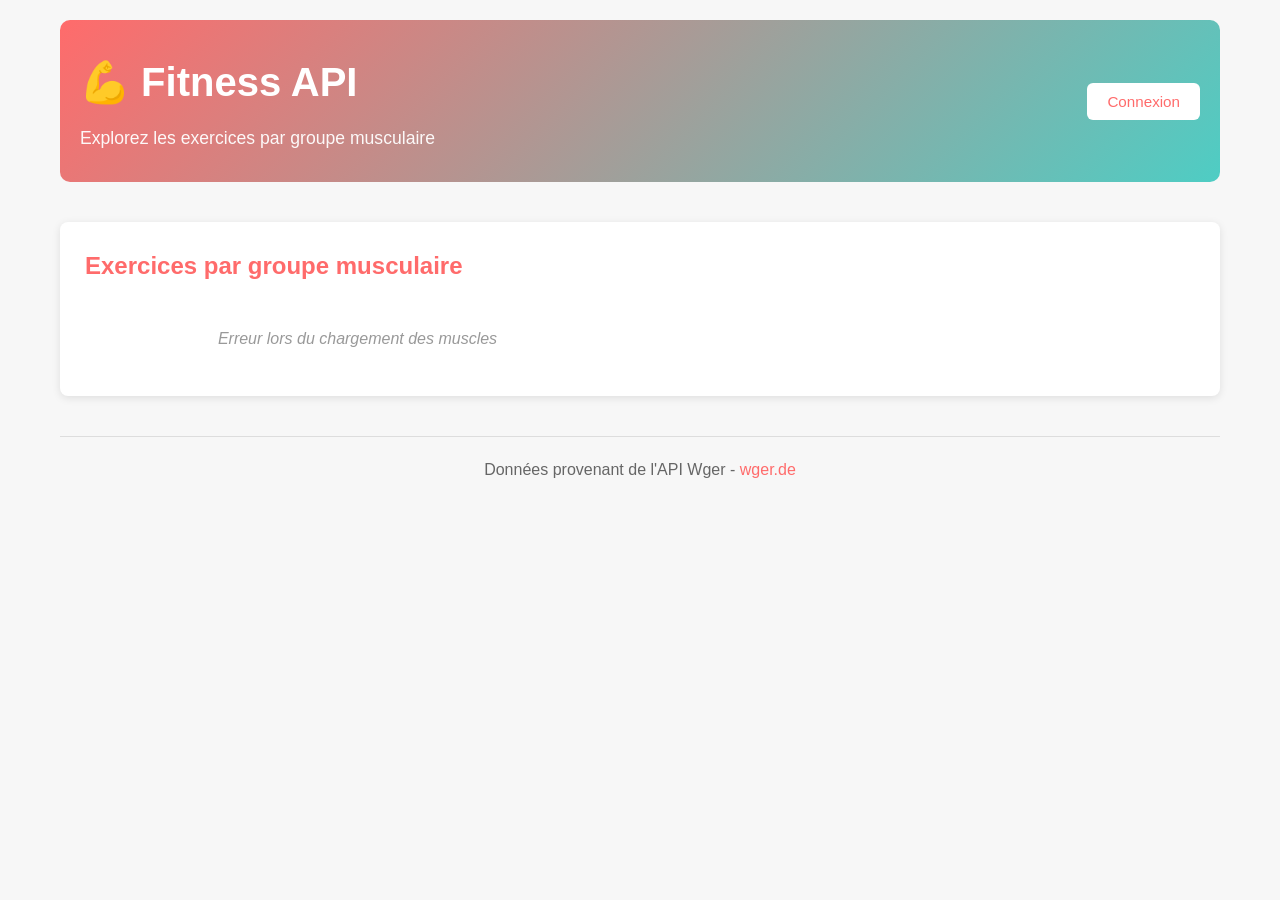
==== index.html @ dc73a9d3 "test" ====
<!DOCTYPE html>
<html lang="fr">
<head>
    <meta charset="UTF-8">
    <meta name="viewport" content="width=device-width, initial-scale=1.0">
    <title>Fitness API - Exercices par Muscle</title>
    <link rel="stylesheet" href="style.css">
</head>
<body>
    <div class="container">
        <header>
            <div class="header-content">
                <div>
                    <h1>💪 Fitness API</h1>
                    <p>Explorez les exercices par groupe musculaire</p>
                </div>
                <div class="auth-section">
                    <div id="userInfo" class="user-info hidden">
                        <span id="userEmail"></span>
                        <button id="logoutBtn" class="btn-secondary">Déconnexion</button>
                    </div>
                    <button id="loginBtn" class="btn-primary">Connexion</button>
                </div>
            </div>
        </header>

        <main>
            <section class="groups-section">
                <h2>Exercices par groupe musculaire</h2>
                <div id="muscleCards" class="muscle-cards">
                    <p class="loading">Chargement des muscles...</p>
                </div>
            </section>
        </main>

        <footer>
            <p>Données provenant de l'API Wger - <a href="https://wger.de/" target="_blank">wger.de</a></p>
        </footer>
    </div>

    <!-- Modal Authentification -->
    <div id="authModal" class="modal hidden">
        <div class="modal-content">
            <span class="modal-close">&times;</span>
            <h2 id="modalTitle">Connexion</h2>
            <form id="authForm">
                <div class="form-group">
                    <label for="email">Email</label>
                    <input type="email" id="email" required>
                </div>
                <div class="form-group">
                    <label for="password">Mot de passe</label>
                    <div class="password-input-wrapper">
                        <input type="password" id="password" required>
                        <button type="button" class="toggle-password" id="togglePassword">👁️</button>
                    </div>
                </div>
                <div id="authError" class="error-message hidden"></div>
                <button type="submit" class="btn-primary btn-full">Se connecter</button>
            </form>
            <p class="auth-switch">
                <span id="switchText">Pas de compte ?</span>
                <a href="#" id="switchMode">S'inscrire</a>
            </p>
        </div>
    </div>

    <script src="script.js"></script>
</body>
</html>
---- style.css ----
:root {
    --primary-color: #ff6b6b;
    --secondary-color: #4ecdc4;
    --dark-bg: #1a1a1a;
    --light-bg: #f7f7f7;
    --text-color: #333;
    --border-color: #ddd;
}

* {
    margin: 0;
    padding: 0;
    box-sizing: border-box;
}

.hidden {
    display: none !important;
}

body {
    font-family: 'Segoe UI', Tahoma, Geneva, Verdana, sans-serif;
    background-color: var(--light-bg);
    color: var(--text-color);
    line-height: 1.6;
}

.container {
    max-width: 1200px;
    margin: 0 auto;
    padding: 0 20px;
}

header {
    background: linear-gradient(135deg, var(--primary-color), var(--secondary-color));
    color: white;
    padding: 30px 20px;
    margin-bottom: 40px;
    border-radius: 10px;
    margin-top: 20px;
}

.header-content {
    display: flex;
    justify-content: space-between;
    align-items: center;
    gap: 20px;
}

.header-content > div:first-child {
    text-align: left;
}

header h1 {
    font-size: 2.5em;
    margin-bottom: 10px;
}

header p {
    font-size: 1.1em;
    opacity: 0.95;
}

.auth-section {
    display: flex;
    align-items: center;
    gap: 10px;
}

.user-info {
    display: flex;
    align-items: center;
    gap: 10px;
    background: rgba(255, 255, 255, 0.2);
    padding: 8px 12px;
    border-radius: 8px;
}

.user-info span {
    font-size: 0.95em;
}

.btn-primary, .btn-secondary {
    padding: 10px 20px;
    border: none;
    border-radius: 6px;
    cursor: pointer;
    font-size: 0.95em;
    transition: all 0.2s ease;
}

.btn-primary {
    background: white;
    color: var(--primary-color);
}

.btn-primary:hover {
    background: #f0f0f0;
}

.btn-secondary {
    background: transparent;
    color: white;
    border: 1px solid white;
}

.btn-secondary:hover {
    background: rgba(255, 255, 255, 0.1);
}

.btn-full {
    width: 100%;
}

main {
    margin-bottom: 40px;
}

section h2 {
    margin-bottom: 20px;
    color: var(--primary-color);
    font-size: 1.5em;
}

/* Muscle Groups Section */
.groups-section {
    background: white;
    padding: 25px;
    border-radius: 8px;
    box-shadow: 0 2px 8px rgba(0, 0, 0, 0.1);
}

.muscle-cards {
    display: grid;
    grid-template-columns: repeat(2, minmax(0, 1fr));
    gap: 20px;
}

.muscle-card {
    padding: 18px;
    border: 1px solid var(--border-color);
    background: #fff;
    border-radius: 10px;
    box-shadow: 0 1px 6px rgba(0, 0, 0, 0.05);
    display: flex;
    flex-direction: column;
    gap: 12px;
}

.muscle-card-header {
    display: flex;
    align-items: center;
    justify-content: space-between;
    gap: 10px;
}

.muscle-card h3 {
    color: var(--primary-color);
    font-size: 1.2em;
    margin: 0;
}

.muscle-toggle {
    padding: 6px 10px;
    border: 1px solid var(--primary-color);
    background: #fff;
    color: var(--primary-color);
    border-radius: 6px;
    cursor: pointer;
    font-size: 0.9em;
    transition: all 0.2s ease;
}

.muscle-toggle:hover {
    background: #fff5f5;
}

.muscle-toggle:disabled {
    opacity: 0.6;
    cursor: not-allowed;
}

.muscle-image {
    width: 100%;
    border-radius: 10px;
    border: 1px solid #eee;
    background: #fafafa;
}

.muscle-exercises {
    display: grid;
    gap: 10px;
}

.muscle-list {
    list-style: none;
    display: grid;
    gap: 6px;
    padding-left: 0;
}

.muscle-list li {
    padding: 12px;
    background: #f9f9f9;
    border-radius: 8px;
    font-size: 0.95em;
    color: #555;
    display: grid;
    gap: 8px;
}

.muscle-list li.hidden {
    display: none;
}

.hidden {
    display: none;
}

.exercise-header {
    display: flex;
    align-items: center;
    justify-content: space-between;
    gap: 10px;
}

.exercise-title {
    font-size: 1em;
    color: var(--primary-color);
    margin: 0;
}

.exercise-difficulty {
    font-size: 0.85em;
    padding: 4px 8px;
    border-radius: 999px;
    background: #fff0f0;
    color: #d45555;
    font-weight: 600;
    white-space: nowrap;
}

.exercise-image {
    width: 100%;
    border-radius: 8px;
    border: 1px solid #eee;
    object-fit: cover;
}

.exercise-desc {
    margin: 0;
    color: #666;
    line-height: 1.4;
}

.see-more-btn {
    margin-top: 10px;
    padding: 8px 12px;
    border: 1px solid var(--primary-color);
    background: #fff;
    color: var(--primary-color);
    border-radius: 6px;
    cursor: pointer;
    font-size: 0.95em;
    transition: all 0.2s ease;
}

.see-more-btn:hover {
    background: #fff5f5;
}

.loading,
.info {
    text-align: center;
    color: #999;
    padding: 20px;
    font-style: italic;
}

footer {
    text-align: center;
    padding: 20px;
    border-top: 1px solid var(--border-color);
    color: #666;
    margin-top: 40px;
}

footer a {
    color: var(--primary-color);
    text-decoration: none;
}

footer a:hover {
    text-decoration: underline;
}

/* Responsive */
@media (max-width: 768px) {
    header h1 {
        font-size: 2em;
    }

    .muscle-cards {
        grid-template-columns: 1fr;
    }

    .header-content {
        flex-direction: column;
        align-items: flex-start;
    }

    .header-content > div:first-child {
        text-align: center;
        width: 100%;
    }
}

/* Modal */
.modal {
    position: fixed;
    top: 0;
    left: 0;
    width: 100%;
    height: 100%;
    background: rgba(0, 0, 0, 0.5);
    display: flex;
    justify-content: center;
    align-items: center;
    z-index: 1000;
}

.modal.hidden {
    display: none;
}

.modal-content {
    background: white;
    padding: 30px;
    border-radius: 10px;
    width: 90%;
    max-width: 400px;
    position: relative;
}

.modal-close {
    position: absolute;
    top: 15px;
    right: 20px;
    font-size: 28px;
    cursor: pointer;
    color: #999;
}

.modal-close:hover {
    color: #333;
}

.modal-content h2 {
    margin-bottom: 20px;
    color: var(--primary-color);
}

.form-group {
    margin-bottom: 15px;
}

.form-group label {
    display: block;
    margin-bottom: 5px;
    font-weight: 500;
    color: #333;
}

.form-group input {
    width: 100%;
    padding: 10px;
    border: 1px solid var(--border-color);
    border-radius: 6px;
    font-size: 1em;
}

.form-group input:focus {
    outline: none;
    border-color: var(--primary-color);
}

.password-input-wrapper {
    position: relative;
    display: flex;
    align-items: center;
}

.password-input-wrapper input {
    padding-right: 45px;
}

.toggle-password {
    position: absolute;
    right: 10px;
    background: none;
    border: none;
    cursor: pointer;
    font-size: 1.2em;
    padding: 5px;
    line-height: 1;
}

.toggle-password:hover {
    opacity: 0.7;
}

.error-message {
    padding: 10px;
    background: #ffe6e6;
    color: #d45555;
    border-radius: 6px;
    margin-bottom: 15px;
    font-size: 0.9em;
}

.error-message.hidden {
    display: none;
}

.auth-switch {
    text-align: center;
    margin-top: 15px;
    font-size: 0.95em;
}

.auth-switch a {
    color: var(--primary-color);
    text-decoration: none;
    font-weight: 600;
}

.auth-switch a:hover {
    text-decoration: underline;
}
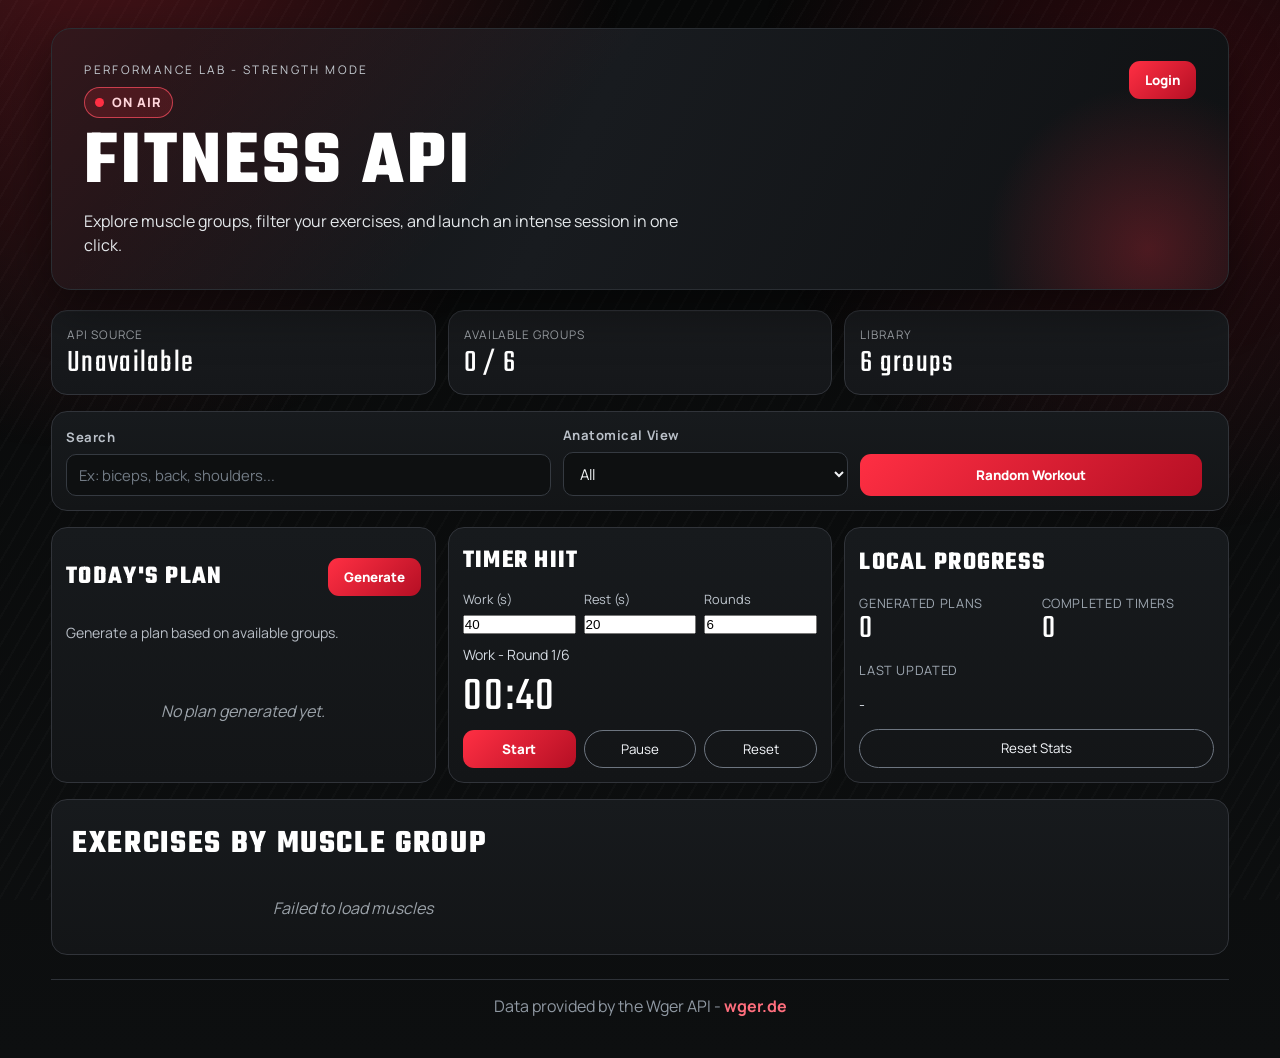
==== commit 7a397f28: "deploy" ====
--- a/index.html
+++ b/index.html
@@ -1,66 +1,157 @@
 <!DOCTYPE html>
-<html lang="fr">
+<html lang="en">
 <head>
     <meta charset="UTF-8">
     <meta name="viewport" content="width=device-width, initial-scale=1.0">
-    <title>Fitness API - Exercices par Muscle</title>
+    <title>Fitness API - Exercises by Muscle</title>
     <link rel="stylesheet" href="style.css">
 </head>
 <body>
+    <div class="ambient-bg" aria-hidden="true"></div>
     <div class="container">
         <header>
             <div class="header-content">
                 <div>
-                    <h1>💪 Fitness API</h1>
-                    <p>Explorez les exercices par groupe musculaire</p>
+                    <p class="kicker">Performance Lab - Strength Mode</p>
+                    <span class="live-pill">ON AIR</span>
+                    <h1>Fitness API</h1>
+                    <p>Explore muscle groups, filter your exercises, and launch an intense session in one click.</p>
                 </div>
                 <div class="auth-section">
                     <div id="userInfo" class="user-info hidden">
                         <span id="userEmail"></span>
-                        <button id="logoutBtn" class="btn-secondary">Déconnexion</button>
+                        <button id="logoutBtn" class="btn-secondary">Logout</button>
                     </div>
-                    <button id="loginBtn" class="btn-primary">Connexion</button>
+                    <button id="loginBtn" class="btn-primary">Login</button>
                 </div>
             </div>
         </header>
 
         <main>
+            <section class="overview-section">
+                <article class="stat-card">
+                    <p class="stat-label">API Source</p>
+                    <p id="statSource" class="stat-value">-</p>
+                </article>
+                <article class="stat-card">
+                    <p class="stat-label">Available Groups</p>
+                    <p id="statAvailable" class="stat-value">0 / 6</p>
+                </article>
+                <article class="stat-card">
+                    <p class="stat-label">Library</p>
+                    <p id="statTotal" class="stat-value">6 groups</p>
+                </article>
+            </section>
+
+            <section class="controls-section">
+                <div class="input-group">
+                    <label for="searchMuscle">Search</label>
+                    <input id="searchMuscle" type="text" placeholder="Ex: biceps, back, shoulders...">
+                </div>
+                <div class="input-group">
+                    <label for="sideFilter">Anatomical View</label>
+                    <select id="sideFilter">
+                        <option value="all">All</option>
+                        <option value="front">Front</option>
+                        <option value="back">Back</option>
+                    </select>
+                </div>
+                <button id="randomWorkoutBtn" class="btn-accent" type="button">Random Workout</button>
+            </section>
+
+            <section class="performance-section">
+                <article class="performance-card">
+                    <div class="performance-card-head">
+                        <h3>Today's Plan</h3>
+                        <button id="generatePlanBtn" class="btn-primary" type="button">Generate</button>
+                    </div>
+                    <p id="planHint" class="performance-hint">Generate a plan based on available groups.</p>
+                    <ul id="planList" class="plan-list">
+                        <li class="info">No plan generated yet.</li>
+                    </ul>
+                </article>
+
+                <article class="performance-card">
+                    <div class="performance-card-head">
+                        <h3>Timer HIIT</h3>
+                    </div>
+                    <div class="timer-inputs">
+                        <label>Work (s)
+                            <input id="workSeconds" type="number" min="10" max="300" value="40">
+                        </label>
+                        <label>Rest (s)
+                            <input id="restSeconds" type="number" min="5" max="180" value="20">
+                        </label>
+                        <label>Rounds
+                            <input id="roundCount" type="number" min="1" max="20" value="6">
+                        </label>
+                    </div>
+                    <p id="timerPhase" class="timer-phase">Ready</p>
+                    <p id="timerDisplay" class="timer-display">00:40</p>
+                    <div class="timer-actions">
+                        <button id="timerStartBtn" class="btn-primary" type="button">Start</button>
+                        <button id="timerPauseBtn" class="btn-secondary" type="button">Pause</button>
+                        <button id="timerResetBtn" class="btn-secondary" type="button">Reset</button>
+                    </div>
+                </article>
+
+                <article class="performance-card">
+                    <div class="performance-card-head">
+                        <h3>Local Progress</h3>
+                    </div>
+                    <div class="progress-grid">
+                        <div>
+                            <p class="progress-label">Generated Plans</p>
+                            <p id="metricPlans" class="progress-value">0</p>
+                        </div>
+                        <div>
+                            <p class="progress-label">Completed Timers</p>
+                            <p id="metricTimers" class="progress-value">0</p>
+                        </div>
+                    </div>
+                    <p class="progress-label">Last Updated</p>
+                    <p id="metricLastUpdate" class="progress-last">-</p>
+                    <button id="resetProgressBtn" class="btn-secondary progress-reset" type="button">Reset Stats</button>
+                </article>
+            </section>
+
             <section class="groups-section">
-                <h2>Exercices par groupe musculaire</h2>
+                <h2>Exercises by Muscle Group</h2>
                 <div id="muscleCards" class="muscle-cards">
-                    <p class="loading">Chargement des muscles...</p>
+                    <p class="loading">Loading muscles...</p>
                 </div>
+                <p id="noResults" class="info hidden">No muscle groups match your filters.</p>
             </section>
         </main>
 
         <footer>
-            <p>Données provenant de l'API Wger - <a href="https://wger.de/" target="_blank">wger.de</a></p>
+            <p>Data provided by the Wger API - <a href="https://wger.de/" target="_blank">wger.de</a></p>
         </footer>
     </div>
 
-    <!-- Modal Authentification -->
+    <!-- Authentication Modal -->
     <div id="authModal" class="modal hidden">
         <div class="modal-content">
             <span class="modal-close">&times;</span>
-            <h2 id="modalTitle">Connexion</h2>
+            <h2 id="modalTitle">Login</h2>
             <form id="authForm">
                 <div class="form-group">
-                    <label for="email">Email</label>
+                    <label for="email">E-mail</label>
                     <input type="email" id="email" required>
                 </div>
                 <div class="form-group">
-                    <label for="password">Mot de passe</label>
+                    <label for="password">Password</label>
                     <div class="password-input-wrapper">
                         <input type="password" id="password" required>
                         <button type="button" class="toggle-password" id="togglePassword">👁️</button>
                     </div>
                 </div>
                 <div id="authError" class="error-message hidden"></div>
-                <button type="submit" class="btn-primary btn-full">Se connecter</button>
+                <button type="submit" class="btn-primary btn-full">Sign in</button>
             </form>
             <p class="auth-switch">
-                <span id="switchText">Pas de compte ?</span>
-                <a href="#" id="switchMode">S'inscrire</a>
+                <span id="switchText">No account yet?</span>
+                <a href="#" id="switchMode">Sign up</a>
             </p>
         </div>
     </div>
--- a/style.css
+++ b/style.css
@@ -1,10 +1,18 @@
+@import url('https://fonts.googleapis.com/css2?family=Teko:wght@500;600;700&family=Manrope:wght@400;500;600;700;800&display=swap');
+
 :root {
-    --primary-color: #ff6b6b;
-    --secondary-color: #4ecdc4;
-    --dark-bg: #1a1a1a;
-    --light-bg: #f7f7f7;
-    --text-color: #333;
-    --border-color: #ddd;
+    --bg-0: #080909;
+    --bg-1: #111314;
+    --bg-2: #17191b;
+    --card: #1b1d1f;
+    --line: #2c2f33;
+    --text: #f5f5f5;
+    --muted: #9ea3a8;
+    --red: #ff2f43;
+    --red-soft: #ff495a;
+    --red-deep: #b50f24;
+    --ok: #2ad48e;
+    --radius: 16px;
 }
 
 * {
@@ -13,98 +21,190 @@
     box-sizing: border-box;
 }
 
+html,
+body {
+    min-height: 100%;
+}
+
+body {
+    font-family: 'Manrope', sans-serif;
+    color: var(--text);
+    background: linear-gradient(180deg, var(--bg-0) 0%, #0d0f10 100%);
+    line-height: 1.5;
+    position: relative;
+}
+
+.ambient-bg {
+    position: fixed;
+    inset: 0;
+    background:
+        radial-gradient(circle at 7% -10%, rgba(255, 47, 67, 0.26), transparent 35%),
+        radial-gradient(circle at 92% 12%, rgba(181, 15, 36, 0.22), transparent 30%),
+        repeating-linear-gradient(
+            120deg,
+            rgba(255, 255, 255, 0.02) 0,
+            rgba(255, 255, 255, 0.02) 2px,
+            transparent 2px,
+            transparent 14px
+        );
+    z-index: -1;
+    pointer-events: none;
+}
+
+.container {
+    width: min(1180px, 92%);
+    margin: 28px auto 40px;
+}
+
 .hidden {
     display: none !important;
 }
 
-body {
-    font-family: 'Segoe UI', Tahoma, Geneva, Verdana, sans-serif;
-    background-color: var(--light-bg);
-    color: var(--text-color);
-    line-height: 1.6;
-}
-
-.container {
-    max-width: 1200px;
-    margin: 0 auto;
-    padding: 0 20px;
-}
-
 header {
-    background: linear-gradient(135deg, var(--primary-color), var(--secondary-color));
-    color: white;
-    padding: 30px 20px;
-    margin-bottom: 40px;
-    border-radius: 10px;
-    margin-top: 20px;
+    border-radius: 20px;
+    border: 1px solid #2a2e33;
+    background:
+        linear-gradient(135deg, rgba(255, 47, 67, 0.14), transparent 42%),
+        linear-gradient(115deg, #111315 10%, #181b1f 45%, #0f1113 100%);
+    padding: 32px;
+    box-shadow: 0 20px 50px rgba(0, 0, 0, 0.45);
+    position: relative;
+    overflow: hidden;
+}
+
+header::before {
+    content: '';
+    position: absolute;
+    inset: auto -80px -120px auto;
+    width: 320px;
+    height: 320px;
+    background: radial-gradient(circle, rgba(255, 47, 67, 0.25) 0%, transparent 72%);
 }
 
 .header-content {
+    position: relative;
+    z-index: 1;
     display: flex;
     justify-content: space-between;
-    align-items: center;
-    gap: 20px;
-}
-
-.header-content > div:first-child {
-    text-align: left;
+    align-items: flex-start;
+    gap: 22px;
+}
+
+.kicker {
+    text-transform: uppercase;
+    font-size: 0.74rem;
+    letter-spacing: 0.2em;
+    color: #c4cad0;
+    margin-bottom: 8px;
+}
+
+.live-pill {
+    display: inline-flex;
+    align-items: center;
+    gap: 8px;
+    margin-bottom: 10px;
+    background: rgba(255, 47, 67, 0.16);
+    color: #ffd6db;
+    border: 1px solid rgba(255, 79, 98, 0.7);
+    border-radius: 999px;
+    font-size: 0.8rem;
+    font-weight: 800;
+    letter-spacing: 0.08em;
+    padding: 5px 10px;
+}
+
+.live-pill::before {
+    content: '';
+    width: 9px;
+    height: 9px;
+    border-radius: 999px;
+    background: var(--red);
+    box-shadow: 0 0 0 0 rgba(255, 47, 67, 0.7);
+    animation: pulse 1.5s infinite;
+}
+
+@keyframes pulse {
+    0% { box-shadow: 0 0 0 0 rgba(255, 47, 67, 0.7); }
+    100% { box-shadow: 0 0 0 12px rgba(255, 47, 67, 0); }
 }
 
 header h1 {
-    font-size: 2.5em;
+    font-family: 'Teko', sans-serif;
+    font-size: clamp(3rem, 6vw, 5rem);
+    line-height: 0.92;
+    letter-spacing: 0.04em;
     margin-bottom: 10px;
+    color: #ffffff;
+    text-transform: uppercase;
 }
 
 header p {
-    font-size: 1.1em;
-    opacity: 0.95;
-}
-
-.auth-section {
+    max-width: 620px;
+    color: #e4e8eb;
+    font-size: 1rem;
+}
+
+.auth-section,
+.user-info {
     display: flex;
     align-items: center;
     gap: 10px;
 }
 
 .user-info {
-    display: flex;
-    align-items: center;
-    gap: 10px;
-    background: rgba(255, 255, 255, 0.2);
     padding: 8px 12px;
-    border-radius: 8px;
-}
-
-.user-info span {
-    font-size: 0.95em;
-}
-
-.btn-primary, .btn-secondary {
-    padding: 10px 20px;
+    border-radius: 999px;
+    border: 1px solid #383d45;
+    background: rgba(255, 255, 255, 0.04);
+}
+
+.btn-primary,
+.btn-secondary,
+.btn-accent,
+.muscle-toggle,
+.see-more-btn {
     border: none;
-    border-radius: 6px;
     cursor: pointer;
-    font-size: 0.95em;
     transition: all 0.2s ease;
+    font-family: inherit;
+}
+
+.btn-primary,
+.btn-accent {
+    background: linear-gradient(135deg, var(--red) 0%, var(--red-deep) 100%);
+    color: #fff;
+    border-radius: 11px;
+    font-weight: 800;
 }
 
 .btn-primary {
-    background: white;
-    color: var(--primary-color);
-}
-
-.btn-primary:hover {
-    background: #f0f0f0;
+    padding: 10px 16px;
+}
+
+.btn-accent {
+    min-height: 42px;
+    padding: 10px 18px;
+}
+
+.btn-primary:hover,
+.btn-accent:hover,
+.muscle-toggle:hover,
+.see-more-btn:hover {
+    transform: translateY(-1px);
+    filter: brightness(1.06);
 }
 
 .btn-secondary {
+    border: 1px solid #6d7580;
+    color: #f4f7fb;
     background: transparent;
-    color: white;
-    border: 1px solid white;
+    border-radius: 999px;
+    padding: 8px 13px;
 }
 
 .btn-secondary:hover {
-    background: rgba(255, 255, 255, 0.1);
+    border-color: #a5adb8;
+    background: rgba(255, 255, 255, 0.05);
 }
 
 .btn-full {
@@ -112,220 +212,315 @@
 }
 
 main {
-    margin-bottom: 40px;
+    margin-top: 20px;
+    display: grid;
+    gap: 16px;
+}
+
+.overview-section {
+    display: grid;
+    gap: 12px;
+    grid-template-columns: repeat(3, minmax(0, 1fr));
+}
+
+.stat-card {
+    border-radius: var(--radius);
+    border: 1px solid #31343a;
+    padding: 15px;
+    background: linear-gradient(180deg, #191b1e 0%, #15171a 100%);
+    box-shadow: inset 0 1px 0 rgba(255, 255, 255, 0.02);
+}
+
+.stat-label {
+    color: var(--muted);
+    text-transform: uppercase;
+    letter-spacing: 0.08em;
+    font-size: 0.74rem;
+}
+
+.stat-value {
+    margin-top: 4px;
+    font-family: 'Teko', sans-serif;
+    letter-spacing: 0.04em;
+    font-size: 2rem;
+    line-height: 1;
+    color: #ffffff;
+}
+
+.controls-section,
+.groups-section {
+    border-radius: var(--radius);
+    border: 1px solid #31343a;
+    background: linear-gradient(180deg, #171a1d 0%, #131517 100%);
+}
+
+.controls-section {
+    padding: 14px;
+    display: grid;
+    grid-template-columns: 1.7fr 1fr 1.2fr auto;
+    gap: 12px;
+    align-items: end;
+}
+
+.input-group {
+    display: grid;
+    gap: 6px;
+}
+
+.input-group label {
+    color: #bac0c8;
+    font-size: 0.82rem;
+    font-weight: 700;
+    letter-spacing: 0.04em;
+}
+
+.input-group input,
+.input-group select,
+.form-group input {
+    background: #0e1011;
+    border: 1px solid #353a41;
+    border-radius: 10px;
+    color: #f1f3f5;
+    padding: 10px 12px;
+    font-family: inherit;
+    font-size: 0.93rem;
+}
+
+.input-group input::placeholder {
+    color: #727b85;
+}
+
+.input-group input:focus,
+.input-group select:focus,
+.form-group input:focus {
+    outline: none;
+    border-color: rgba(255, 47, 67, 0.9);
+    box-shadow: 0 0 0 3px rgba(255, 47, 67, 0.18);
+}
+
+.checkbox-group .checkbox-wrap {
+    display: flex;
+    align-items: center;
+    gap: 8px;
+    min-height: 42px;
+    color: #e6e9ec;
+    font-size: 0.9rem;
+}
+
+.groups-section {
+    padding: 20px;
 }
 
 section h2 {
-    margin-bottom: 20px;
-    color: var(--primary-color);
-    font-size: 1.5em;
-}
-
-/* Muscle Groups Section */
-.groups-section {
-    background: white;
-    padding: 25px;
-    border-radius: 8px;
-    box-shadow: 0 2px 8px rgba(0, 0, 0, 0.1);
+    font-family: 'Teko', sans-serif;
+    font-size: 2.05rem;
+    letter-spacing: 0.05em;
+    color: #fff;
+    margin-bottom: 12px;
+    text-transform: uppercase;
 }
 
 .muscle-cards {
     display: grid;
     grid-template-columns: repeat(2, minmax(0, 1fr));
-    gap: 20px;
+    gap: 14px;
 }
 
 .muscle-card {
-    padding: 18px;
-    border: 1px solid var(--border-color);
-    background: #fff;
-    border-radius: 10px;
-    box-shadow: 0 1px 6px rgba(0, 0, 0, 0.05);
-    display: flex;
-    flex-direction: column;
-    gap: 12px;
+    border-radius: 14px;
+    border: 1px solid #333840;
+    background: linear-gradient(165deg, #1f2327 0%, #191b1f 100%);
+    padding: 14px;
+    display: grid;
+    gap: 10px;
+    animation: rise 0.35s ease;
+}
+
+@keyframes rise {
+    from { opacity: 0; transform: translateY(7px); }
+    to { opacity: 1; transform: translateY(0); }
 }
 
 .muscle-card-header {
     display: flex;
-    align-items: center;
     justify-content: space-between;
+    align-items: center;
     gap: 10px;
 }
 
 .muscle-card h3 {
-    color: var(--primary-color);
-    font-size: 1.2em;
-    margin: 0;
-}
-
-.muscle-toggle {
-    padding: 6px 10px;
-    border: 1px solid var(--primary-color);
-    background: #fff;
-    color: var(--primary-color);
-    border-radius: 6px;
-    cursor: pointer;
-    font-size: 0.9em;
-    transition: all 0.2s ease;
-}
-
-.muscle-toggle:hover {
-    background: #fff5f5;
+    font-size: 1.06rem;
+    color: #fff;
+}
+
+.muscle-meta {
+    font-size: 0.8rem;
+    color: #aab1ba;
+}
+
+.muscle-toggle,
+.see-more-btn {
+    border-radius: 999px;
+    border: 1px solid rgba(255, 73, 90, 0.7);
+    background: rgba(255, 47, 67, 0.13);
+    color: #ffd9dd;
+    font-size: 0.82rem;
+    padding: 6px 11px;
+    font-weight: 700;
 }
 
 .muscle-toggle:disabled {
-    opacity: 0.6;
+    opacity: 0.45;
     cursor: not-allowed;
 }
 
-.muscle-image {
+.muscle-image-wrap,
+.exercise-image-wrap {
+    position: relative;
     width: 100%;
-    border-radius: 10px;
-    border: 1px solid #eee;
-    background: #fafafa;
-}
-
-.muscle-exercises {
-    display: grid;
-    gap: 10px;
+    border-radius: 12px;
+    border: 1px solid #343840;
+    background: #101214;
+    overflow: hidden;
+    display: grid;
+    place-items: center;
+}
+
+.muscle-image-wrap {
+    aspect-ratio: 16 / 10;
+}
+
+.exercise-image-wrap {
+    aspect-ratio: 4 / 3;
+}
+
+.muscle-image-wrap::before,
+.exercise-image-wrap::before {
+    content: '';
+    position: absolute;
+    inset: 12px;
+    background: url('https://wger.de/static/images/muscles/muscular_system_front.svg') center/contain no-repeat;
+    opacity: 0.68;
+    filter: saturate(0) contrast(1.1);
+}
+
+.muscle-image-wrap--back::before,
+.exercise-image-wrap--back::before {
+    background-image: url('https://wger.de/static/images/muscles/muscular_system_back.svg');
+}
+
+.muscle-image,
+.exercise-image {
+    width: 100%;
+    height: 100%;
+    object-fit: contain;
+    position: relative;
+    z-index: 1;
+}
+
+.muscle-image-fallback,
+.exercise-image-fallback {
+    z-index: 1;
+    color: #88919b;
+    font-size: 0.87rem;
 }
 
 .muscle-list {
     list-style: none;
     display: grid;
+    gap: 8px;
+}
+
+.exercise-item {
+    border-radius: 12px;
+    border: 1px solid #343840;
+    background: linear-gradient(180deg, #16191c 0%, #131517 100%);
+    padding: 16px;
+    display: grid;
+    gap: 10px;
+}
+
+.exercise-header {
+    display: flex;
+    justify-content: space-between;
+    gap: 8px;
+    align-items: flex-start;
+}
+
+.exercise-badges {
+    display: flex;
+    align-items: center;
     gap: 6px;
-    padding-left: 0;
-}
-
-.muscle-list li {
-    padding: 12px;
-    background: #f9f9f9;
-    border-radius: 8px;
-    font-size: 0.95em;
-    color: #555;
-    display: grid;
-    gap: 8px;
-}
-
-.muscle-list li.hidden {
-    display: none;
-}
-
-.hidden {
-    display: none;
-}
-
-.exercise-header {
-    display: flex;
-    align-items: center;
-    justify-content: space-between;
-    gap: 10px;
+}
+
+.exercise-language {
+    border-radius: 999px;
+    border: 1px solid #4b5563;
+    background: rgba(148, 163, 184, 0.12);
+    color: #dce2e8;
+    padding: 4px 8px;
+    font-size: 0.74rem;
+    font-weight: 700;
+    letter-spacing: 0.04em;
+    white-space: nowrap;
 }
 
 .exercise-title {
-    font-size: 1em;
-    color: var(--primary-color);
-    margin: 0;
+    color: #f8fafc;
+    font-size: 1.02rem;
 }
 
 .exercise-difficulty {
-    font-size: 0.85em;
+    border-radius: 999px;
+    border: 1px solid #26593f;
+    background: rgba(42, 212, 142, 0.12);
+    color: #8ef6c8;
     padding: 4px 8px;
-    border-radius: 999px;
-    background: #fff0f0;
-    color: #d45555;
-    font-weight: 600;
+    font-size: 0.78rem;
+    font-weight: 700;
     white-space: nowrap;
 }
 
-.exercise-image {
-    width: 100%;
-    border-radius: 8px;
-    border: 1px solid #eee;
-    object-fit: cover;
-}
-
 .exercise-desc {
-    margin: 0;
-    color: #666;
-    line-height: 1.4;
-}
-
-.see-more-btn {
-    margin-top: 10px;
-    padding: 8px 12px;
-    border: 1px solid var(--primary-color);
-    background: #fff;
-    color: var(--primary-color);
-    border-radius: 6px;
-    cursor: pointer;
-    font-size: 0.95em;
-    transition: all 0.2s ease;
-}
-
-.see-more-btn:hover {
-    background: #fff5f5;
+    color: #bac1c9;
+    font-size: 0.91rem;
 }
 
 .loading,
 .info {
     text-align: center;
-    color: #999;
-    padding: 20px;
+    color: #9ca3aa;
     font-style: italic;
+    padding: 14px;
 }
 
 footer {
+    margin-top: 24px;
+    border-top: 1px solid #2e3238;
+    padding-top: 14px;
     text-align: center;
-    padding: 20px;
-    border-top: 1px solid var(--border-color);
-    color: #666;
-    margin-top: 40px;
+    color: #8f98a2;
 }
 
 footer a {
-    color: var(--primary-color);
+    color: #ff6e7d;
     text-decoration: none;
+    font-weight: 700;
 }
 
 footer a:hover {
     text-decoration: underline;
 }
 
-/* Responsive */
-@media (max-width: 768px) {
-    header h1 {
-        font-size: 2em;
-    }
-
-    .muscle-cards {
-        grid-template-columns: 1fr;
-    }
-
-    .header-content {
-        flex-direction: column;
-        align-items: flex-start;
-    }
-
-    .header-content > div:first-child {
-        text-align: center;
-        width: 100%;
-    }
-}
-
-/* Modal */
 .modal {
     position: fixed;
-    top: 0;
-    left: 0;
-    width: 100%;
-    height: 100%;
-    background: rgba(0, 0, 0, 0.5);
+    inset: 0;
+    background: rgba(5, 7, 8, 0.72);
     display: flex;
     justify-content: center;
     align-items: center;
     z-index: 1000;
+    padding: 16px;
 }
 
 .modal.hidden {
@@ -333,54 +528,41 @@
 }
 
 .modal-content {
-    background: white;
-    padding: 30px;
-    border-radius: 10px;
-    width: 90%;
-    max-width: 400px;
+    width: min(420px, 96%);
+    border-radius: 15px;
+    border: 1px solid #363b42;
+    background: #141719;
+    padding: 26px;
     position: relative;
+}
+
+.modal-content h2 {
+    color: #ffffff;
+    margin-bottom: 16px;
 }
 
 .modal-close {
     position: absolute;
-    top: 15px;
-    right: 20px;
-    font-size: 28px;
+    top: 10px;
+    right: 13px;
+    font-size: 1.9rem;
+    color: #8d95a0;
     cursor: pointer;
-    color: #999;
 }
 
 .modal-close:hover {
-    color: #333;
-}
-
-.modal-content h2 {
-    margin-bottom: 20px;
-    color: var(--primary-color);
+    color: #ffffff;
 }
 
 .form-group {
-    margin-bottom: 15px;
+    margin-bottom: 13px;
 }
 
 .form-group label {
     display: block;
-    margin-bottom: 5px;
-    font-weight: 500;
-    color: #333;
-}
-
-.form-group input {
-    width: 100%;
-    padding: 10px;
-    border: 1px solid var(--border-color);
-    border-radius: 6px;
-    font-size: 1em;
-}
-
-.form-group input:focus {
-    outline: none;
-    border-color: var(--primary-color);
+    margin-bottom: 6px;
+    color: #d7dce2;
+    font-weight: 600;
 }
 
 .password-input-wrapper {
@@ -390,49 +572,300 @@
 }
 
 .password-input-wrapper input {
-    padding-right: 45px;
+    padding-right: 42px;
 }
 
 .toggle-password {
     position: absolute;
     right: 10px;
+    border: none;
     background: none;
-    border: none;
     cursor: pointer;
-    font-size: 1.2em;
-    padding: 5px;
-    line-height: 1;
-}
-
-.toggle-password:hover {
-    opacity: 0.7;
+    font-size: 1.08rem;
 }
 
 .error-message {
-    padding: 10px;
-    background: #ffe6e6;
-    color: #d45555;
-    border-radius: 6px;
-    margin-bottom: 15px;
-    font-size: 0.9em;
-}
-
-.error-message.hidden {
-    display: none;
+    background: rgba(255, 47, 67, 0.14);
+    border: 1px solid rgba(255, 73, 90, 0.58);
+    color: #ffd5da;
+    border-radius: 8px;
+    padding: 9px;
+    margin-bottom: 12px;
+    font-size: 0.88rem;
 }
 
 .auth-switch {
     text-align: center;
-    margin-top: 15px;
-    font-size: 0.95em;
+    margin-top: 12px;
+    color: #bec4cb;
 }
 
 .auth-switch a {
-    color: var(--primary-color);
+    color: #ff6b79;
     text-decoration: none;
-    font-weight: 600;
+    font-weight: 700;
 }
 
 .auth-switch a:hover {
     text-decoration: underline;
 }
+
+.exercises-modal-content {
+    width: min(1180px, 98%);
+    max-height: 92vh;
+    border-radius: 16px;
+    border: 1px solid #353941;
+    background: #111315;
+    box-shadow: 0 24px 54px rgba(0, 0, 0, 0.5);
+    display: flex;
+    flex-direction: column;
+    overflow: hidden;
+}
+
+.exercises-modal-header {
+    display: flex;
+    justify-content: space-between;
+    align-items: center;
+    padding: 14px 18px;
+    background: linear-gradient(120deg, #1c1f23 0%, #6f0d1d 100%);
+    border-bottom: 1px solid #3a3f46;
+}
+
+.exercises-modal-header h2 {
+    margin: 0;
+    color: #ffffff;
+    font-family: 'Teko', sans-serif;
+    letter-spacing: 0.04em;
+    font-size: 2rem;
+}
+
+.exercises-modal-close {
+    width: 36px;
+    height: 36px;
+    border-radius: 999px;
+    border: 1px solid rgba(255, 255, 255, 0.3);
+    color: #fff;
+    background: rgba(255, 255, 255, 0.1);
+    cursor: pointer;
+    font-size: 1.6rem;
+    line-height: 1;
+}
+
+.exercises-modal-close:hover {
+    background: rgba(255, 255, 255, 0.2);
+}
+
+.exercises-modal-body {
+    padding: 18px;
+    overflow-y: auto;
+}
+
+.exercises-modal-body .muscle-list {
+    grid-template-columns: repeat(auto-fill, minmax(330px, 1fr));
+    gap: 12px;
+}
+
+.exercises-modal-body .see-more-btn {
+    width: 100%;
+    margin-top: 12px;
+}
+
+@media (max-width: 980px) {
+    .overview-section {
+        grid-template-columns: 1fr;
+    }
+
+    .controls-section {
+        grid-template-columns: 1fr;
+    }
+
+    .muscle-cards {
+        grid-template-columns: 1fr;
+    }
+
+    .header-content {
+        flex-direction: column;
+    }
+
+    .auth-section {
+        width: 100%;
+        flex-wrap: wrap;
+    }
+}
+
+@media (max-width: 640px) {
+    .container {
+        width: 94%;
+        margin-top: 14px;
+    }
+
+    header {
+        padding: 24px 18px;
+    }
+
+    .groups-section,
+    .controls-section {
+        padding: 14px;
+    }
+
+    .exercises-modal-body {
+        padding: 12px;
+    }
+
+    .exercises-modal-body .muscle-list {
+        grid-template-columns: 1fr;
+    }
+}
+
+.performance-section {
+    display: grid;
+    grid-template-columns: repeat(3, minmax(0, 1fr));
+    gap: 12px;
+}
+
+.performance-card {
+    border-radius: var(--radius);
+    border: 1px solid #31343a;
+    background: linear-gradient(180deg, #171a1d 0%, #131517 100%);
+    padding: 14px;
+    display: grid;
+    gap: 10px;
+}
+
+.performance-card-head {
+    display: flex;
+    justify-content: space-between;
+    align-items: center;
+    gap: 10px;
+}
+
+.performance-card h3 {
+    font-family: 'Teko', sans-serif;
+    letter-spacing: 0.05em;
+    font-size: 1.6rem;
+    text-transform: uppercase;
+    color: #fff;
+}
+
+.performance-hint {
+    color: #b8bec6;
+    font-size: 0.88rem;
+}
+
+.plan-list {
+    list-style: none;
+    display: grid;
+    gap: 8px;
+}
+
+.plan-item {
+    border: 1px solid #353a42;
+    background: #111316;
+    border-radius: 10px;
+    padding: 10px;
+    display: flex;
+    justify-content: space-between;
+    gap: 8px;
+    align-items: center;
+}
+
+.plan-title {
+    font-weight: 700;
+    color: #f8fafc;
+    font-size: 0.92rem;
+}
+
+.plan-sub {
+    color: #9da5af;
+    font-size: 0.82rem;
+}
+
+.plan-open {
+    border: 1px solid rgba(255, 73, 90, 0.7);
+    background: rgba(255, 47, 67, 0.13);
+    color: #ffd9dd;
+    border-radius: 999px;
+    padding: 6px 10px;
+    font-size: 0.8rem;
+    font-weight: 700;
+    cursor: pointer;
+}
+
+.plan-open:hover {
+    filter: brightness(1.08);
+}
+
+.timer-inputs {
+    display: grid;
+    grid-template-columns: repeat(3, minmax(0, 1fr));
+    gap: 8px;
+}
+
+.timer-inputs label {
+    color: #bec5cd;
+    font-size: 0.8rem;
+    display: grid;
+    gap: 5px;
+}
+
+.timer-phase {
+    color: #d4dae2;
+    font-size: 0.88rem;
+}
+
+.timer-display {
+    font-family: 'Teko', sans-serif;
+    font-size: 3rem;
+    line-height: 0.95;
+    letter-spacing: 0.05em;
+    color: #fff;
+}
+
+.timer-actions {
+    display: grid;
+    grid-template-columns: repeat(3, minmax(0, 1fr));
+    gap: 8px;
+}
+
+.progress-grid {
+    display: grid;
+    grid-template-columns: repeat(2, minmax(0, 1fr));
+    gap: 10px;
+}
+
+.progress-label {
+    color: #9ea7b1;
+    font-size: 0.8rem;
+    text-transform: uppercase;
+    letter-spacing: 0.05em;
+}
+
+.progress-value {
+    font-family: 'Teko', sans-serif;
+    font-size: 2.1rem;
+    line-height: 1;
+    color: #fff;
+}
+
+.progress-last {
+    color: #e2e8ef;
+    font-size: 0.88rem;
+}
+
+.progress-reset {
+    width: 100%;
+}
+
+@media (max-width: 980px) {
+    .performance-section {
+        grid-template-columns: 1fr;
+    }
+}
+
+@media (max-width: 640px) {
+    .timer-inputs,
+    .timer-actions,
+    .progress-grid {
+        grid-template-columns: 1fr;
+    }
+}
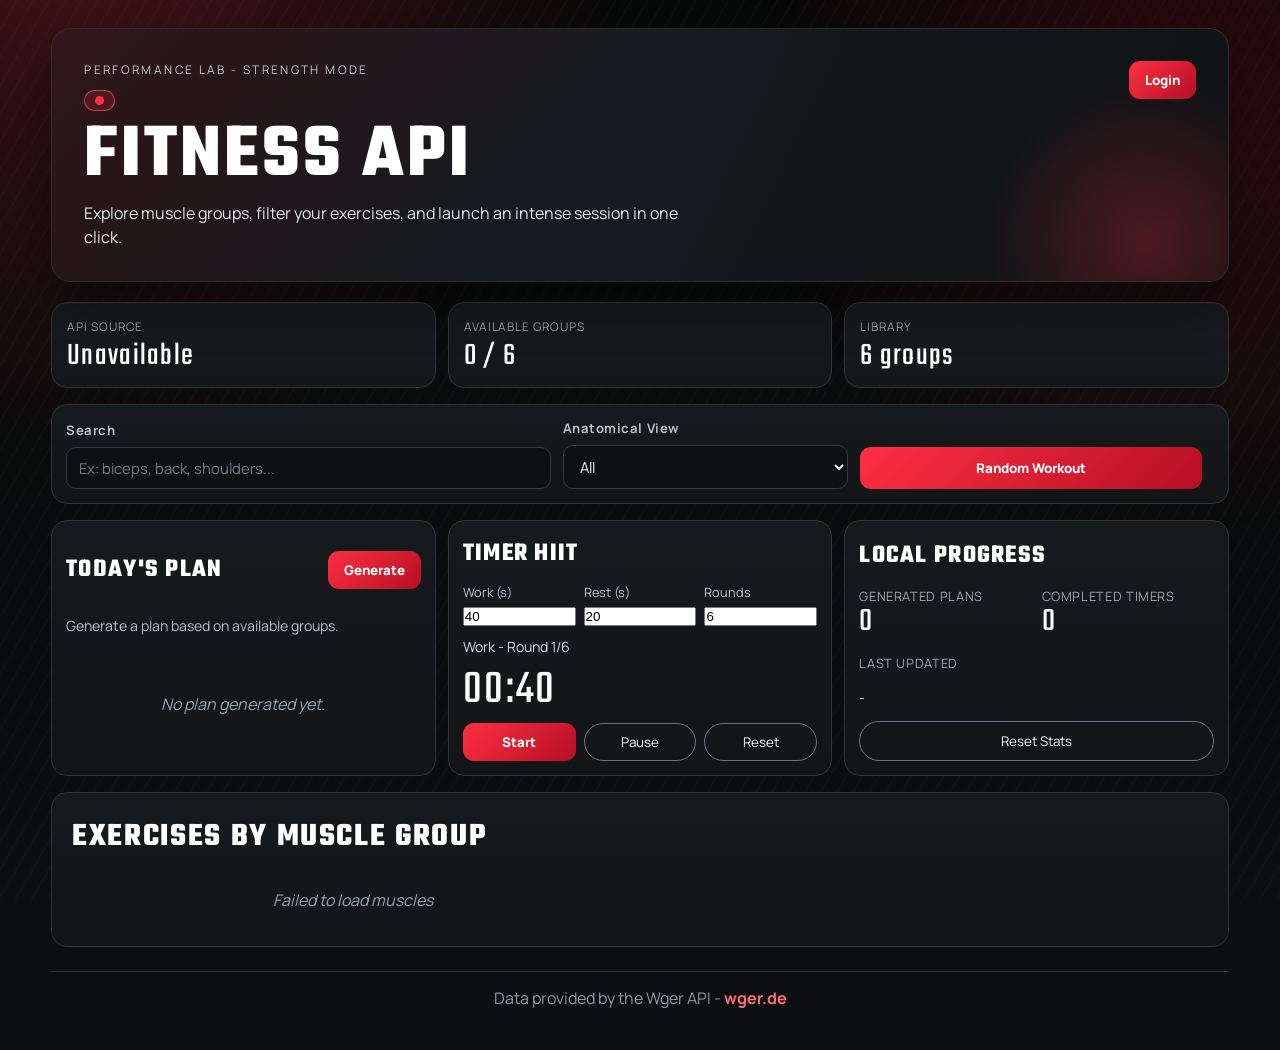
==== commit b80cd8b4: "final" ====
--- a/index.html
+++ b/index.html
@@ -13,7 +13,7 @@
             <div class="header-content">
                 <div>
                     <p class="kicker">Performance Lab - Strength Mode</p>
-                    <span class="live-pill">ON AIR</span>
+                    <span class="live-pill"></span>
                     <h1>Fitness API</h1>
                     <p>Explore muscle groups, filter your exercises, and launch an intense session in one click.</p>
                 </div>
--- a/style.css
+++ b/style.css
@@ -387,14 +387,36 @@
 }
 
 .muscle-image-wrap {
-    aspect-ratio: 16 / 10;
+    aspect-ratio: 1 / 1;
+    padding: 0;
+    background:
+        radial-gradient(circle at 50% 30%, rgba(255, 255, 255, 0.95) 0%, rgba(234, 240, 248, 0.98) 54%, rgba(215, 224, 236, 0.98) 100%),
+        repeating-linear-gradient(135deg, rgba(20, 26, 34, 0.04) 0, rgba(20, 26, 34, 0.04) 10px, rgba(255, 255, 255, 0.08) 10px, rgba(255, 255, 255, 0.08) 20px);
+    border-color: #4b5563;
+}
+
+.muscle-image-wrap::before {
+    content: '';
+    position: absolute;
+    inset: 0;
+    background: url('https://wger.de/static/images/muscles/muscular_system_front.svg') center/contain no-repeat;
+    opacity: 0.45;
+    filter: grayscale(1) contrast(1.15) brightness(0.7);
+    z-index: 0;
+}
+
+.muscle-image-wrap--back::before {
+    background-image: url('https://wger.de/static/images/muscles/muscular_system_back.svg');
+}
+
+.muscle-image-wrap--custom::before {
+    display: none;
 }
 
 .exercise-image-wrap {
     aspect-ratio: 4 / 3;
 }
 
-.muscle-image-wrap::before,
 .exercise-image-wrap::before {
     content: '';
     position: absolute;
@@ -404,7 +426,6 @@
     filter: saturate(0) contrast(1.1);
 }
 
-.muscle-image-wrap--back::before,
 .exercise-image-wrap--back::before {
     background-image: url('https://wger.de/static/images/muscles/muscular_system_back.svg');
 }
@@ -418,11 +439,23 @@
     z-index: 1;
 }
 
+.muscle-image {
+    object-position: center center;
+    width: 100%;
+    height: 100%;
+    filter: contrast(1.12) saturate(1.08) drop-shadow(0 1px 2px rgba(0, 0, 0, 0.25));
+}
+
 .muscle-image-fallback,
 .exercise-image-fallback {
     z-index: 1;
     color: #88919b;
     font-size: 0.87rem;
+}
+
+.muscle-image-fallback {
+    color: #27303b;
+    font-weight: 700;
 }
 
 .muscle-list {
